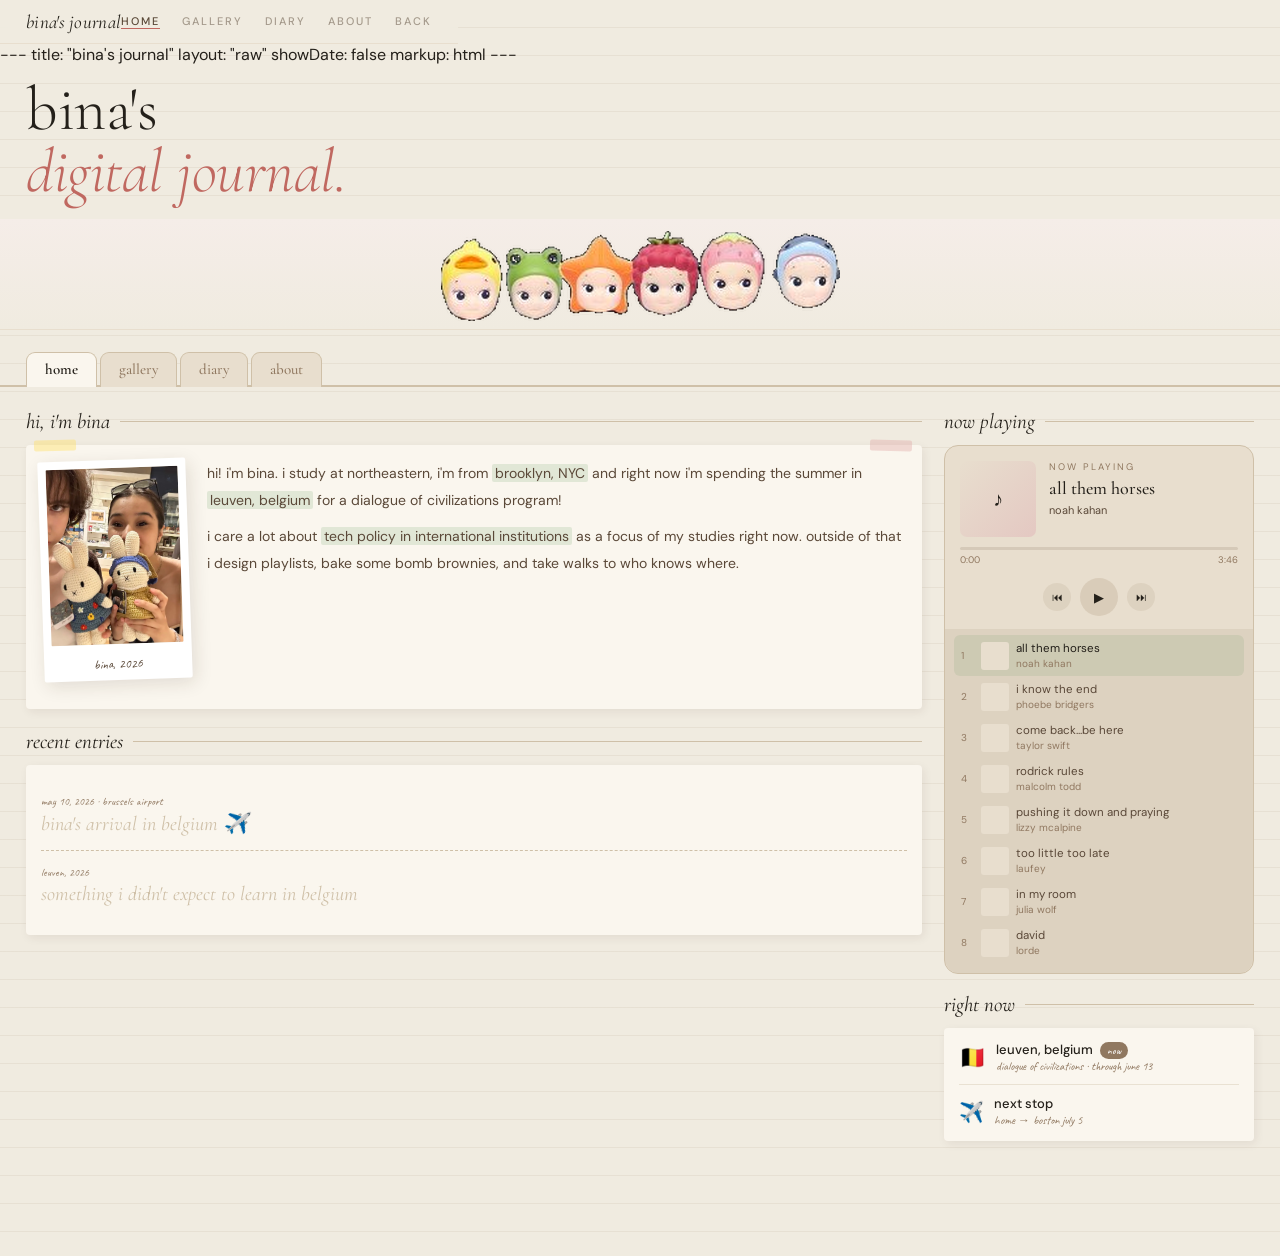
==== content/Bina/journal/index.html @ 98c2249f "fix back button link" ====
---
title: "bina's journal"
layout: "raw"
showDate: false
markup: html
---
<!DOCTYPE html>
<html lang="en">
<head>
<meta charset="UTF-8">
<meta name="viewport" content="width=device-width, initial-scale=1.0">
<title>bina's journal</title>
<link href="https://fonts.googleapis.com/css2?family=Cormorant+Garamond:ital,wght@0,300;0,400;0,600;1,300;1,400;1,600&family=DM+Sans:ital,wght@0,300;0,400;0,500;1,400&family=Caveat:wght@400;600;700&family=Roboto:wght@400;500;700&display=swap" rel="stylesheet">
<style>
:root{
  --bg:#f0ebe0;--paper:#faf6ee;--paper2:#f5f0e8;
  --beige:#e8dece;--tan:#cfc0a8;--sage:#bcd0b2;--sage2:#8ca87e;--sage3:#4a6741;
  --blush:#e4c8c2;--rose:#c06860;--ink:#24201a;--ink2:#5a4838;--ink3:#907860;
  --line:rgba(150,130,100,0.10);--sh:3px 5px 18px rgba(50,35,20,0.12);--sh2:2px 3px 10px rgba(50,35,20,0.07);
}
*{box-sizing:border-box;margin:0;padding:0;}
html{scroll-behavior:smooth;}
body{background:var(--bg);background-image:repeating-linear-gradient(transparent,transparent 27px,var(--line) 27px,var(--line) 28px);font-family:'DM Sans',sans-serif;color:var(--ink);min-height:100vh;padding:44px 0 80px;}

/* SPIRAL */
.spiral{position:fixed;left:0;top:0;bottom:0;width:36px;background:#d8cebc;border-right:1.5px solid var(--tan);z-index:300;display:flex;flex-direction:column;align-items:center;padding-top:20px;gap:14px;overflow:hidden;}
.coil{width:20px;height:18px;border:2.5px solid #a89070;border-radius:50%;background:var(--bg);flex-shrink:0;}

/* TOPBAR */
.topbar{position:fixed;top:0;z-index:200;background:rgba(240,235,224,0.95);backdrop-filter:blur(10px);border-bottom:1px solid var(--beige);height:44px;display:flex;align-items:center;padding:0 26px;gap:0;}
.tb-title{font-family:'Cormorant Garamond',serif;font-size:19px;font-style:italic;font-weight:400;color:var(--ink);flex:1;letter-spacing:0.3px;}
.tb-nav{display:flex;gap:22px;}
.tb-nav a{font-size:11px;font-weight:500;letter-spacing:2px;text-transform:uppercase;color:var(--ink2);text-decoration:none;opacity:0.5;transition:opacity 0.15s;cursor:pointer;}
.tb-nav a:hover,.tb-nav a.on{opacity:1;}
.tb-nav a.on{border-bottom:1.5px solid var(--rose);}

/* HERO */
.hero{margin-top:0;padding:14px 26px 16px;}
.hero-h{font-family:'Cormorant Garamond',serif;font-weight:300;font-size:clamp(38px,5vw,62px);line-height:1;letter-spacing:-0.5px;}
.hero-h em{font-style:italic;color:var(--rose);}
.hero-sub{font-size:10.5px;letter-spacing:2.5px;text-transform:uppercase;color:var(--ink3);margin-top:6px;}
.hero-aside{font-family:'Caveat',cursive;font-size:17px;color:var(--ink3);text-align:right;line-height:1.65;}

/* SONNY ANGEL SHELF */
.sa-shelf{background:linear-gradient(180deg,#f5ede8 0%,var(--bg) 100%);border-bottom:1px solid var(--beige);padding:12px 26px 8px;display:flex;align-items:center;justify-content:center;overflow-x:auto;scrollbar-width:none;}
.sa-shelf::-webkit-scrollbar{display:none;}
.sa{flex-shrink:0;text-align:center;cursor:pointer;}
.sa img{height:64px;width:auto;object-fit:contain;filter:drop-shadow(0 5px 10px rgba(200,150,140,0.25));}
.sa-lbl{font-family:'Caveat',cursive;font-size:9px;color:var(--ink3);margin-top:2px;}

/* FOLDER TABS */
.ftabs{padding:0 26px;display:flex;gap:0;align-items:flex-end;border-bottom:2px solid var(--tan);margin-top:20px;}
.ft{font-family:'Cormorant Garamond',serif;font-size:15px;font-weight:500;padding:7px 18px 9px;border-radius:9px 9px 0 0;cursor:pointer;border:1.5px solid var(--tan);border-bottom:none;background:var(--beige);color:var(--ink3);margin-right:3px;position:relative;top:2px;transition:all 0.15s;}
.ft.on{background:var(--paper);color:var(--ink);font-weight:600;}
.ft:not(.on):hover{background:var(--paper2);}

/* PANELS */
.panel{display:none;padding:22px 26px;}
.panel.on{display:block;}

/* LAYOUT */
.cols{display:grid;grid-template-columns:1fr 310px;gap:22px;align-items:start;}
@media(max-width:740px){.cols{grid-template-columns:1fr;}}

/* SECTION HEAD */
.sh{font-family:'Cormorant Garamond',serif;font-size:21px;font-style:italic;font-weight:400;color:var(--ink);margin:20px 0 11px;display:flex;align-items:center;gap:10px;}
.sh::after{content:'';flex:1;height:1px;background:var(--tan);}
.sh:first-child{margin-top:0;}

/* CARD */
.card{background:var(--paper);border-radius:4px;box-shadow:var(--sh2);padding:15px;margin-bottom:13px;position:relative;}
.card.sage{background:#eef4eb;}
.card.blush{background:#f6eeec;}
.washi{position:absolute;height:11px;border-radius:2px;opacity:0.7;}
.wtl{top:-5px;left:8px;width:42px;background:rgba(255,220,90,0.55);transform:rotate(-1.2deg);}
.wtr{top:-5px;right:10px;width:42px;background:rgba(220,160,160,0.5);transform:rotate(1.5deg);}

/* PROFILE POLAROID */
.profile-row{display:flex;align-items:flex-start;gap:18px;margin-bottom:14px;}
.pol-me{background:white;padding:8px 8px 36px;box-shadow:var(--sh);border-radius:2px;transform:rotate(-2deg);transition:transform 0.2s;flex-shrink:0;position:relative;cursor:pointer;width:148px;}
.pol-me:hover{transform:rotate(0deg) scale(1.02);}
.ptall{width:100%;aspect-ratio:3/4;background:var(--beige);border-radius:1px;display:flex;align-items:center;justify-content:center;font-family:'Caveat',cursive;font-size:12px;color:var(--ink3);position:relative;overflow:hidden;flex-direction:column;gap:4px;text-align:center;}
.ptall input[type=file]{position:absolute;inset:0;opacity:0;cursor:pointer;width:100%;height:100%;}
.ptall img{position:absolute;inset:0;width:100%;height:100%;object-fit:cover;}
.pcap{position:absolute;bottom:8px;left:0;right:0;text-align:center;font-family:'Caveat',cursive;font-size:13px;color:var(--ink2);}
.about-body{font-size:14px;line-height:1.9;color:var(--ink2);}
.hl{background:rgba(188,208,178,0.4);padding:0 3px;border-radius:2px;}
.tags{display:flex;flex-wrap:wrap;gap:5px;margin-top:10px;}
.tag{font-family:'Caveat',cursive;font-size:13px;padding:2px 10px;border-radius:20px;border:1.5px solid;}
.tg{background:#eef4eb;border-color:var(--sage);color:var(--sage3);}
.tp{background:#f6eeec;border-color:var(--blush);color:#a05050;}
.tb{background:var(--beige);border-color:var(--tan);color:var(--ink2);}

/* RECENT ENTRIES */
.de{padding:14px 0;border-bottom:1px dashed var(--tan);}
.de:last-child{border-bottom:none;}
.de-date{font-family:'Caveat',cursive;font-size:11px;color:var(--ink3);margin-bottom:3px;}
.de-title{font-family:'Cormorant Garamond',serif;font-style:italic;font-size:20px;color:var(--tan);}
.de-line{height:9px;background:var(--beige);border-radius:3px;margin:6px 0;}
.de-line.w80{width:80%;}.de-line.w60{width:60%;}.de-line.w45{width:45%;}

/* MUSIC PLAYER */
.player{background:#e8dece;border-radius:14px;overflow:hidden;margin-bottom:13px;border:1px solid var(--tan);}
.player-main{padding:15px 15px 10px;display:flex;gap:13px;align-items:flex-start;}
.alb{width:76px;height:76px;border-radius:7px;overflow:hidden;flex-shrink:0;background:var(--beige);}
.alb img{width:100%;height:100%;object-fit:cover;display:block;}
.alb-ph{width:100%;height:100%;background:linear-gradient(135deg,var(--beige),var(--blush));display:flex;align-items:center;justify-content:center;font-size:20px;}
.pinfo{flex:1;min-width:0;}
.np-lbl{font-size:9.5px;letter-spacing:2px;text-transform:uppercase;color:var(--ink3);margin-bottom:5px;}
.np-track{font-family:'Cormorant Garamond',serif;font-size:18px;font-weight:500;color:var(--ink);line-height:1.2;white-space:nowrap;overflow:hidden;text-overflow:ellipsis;}
.np-artist{font-size:11px;color:var(--ink2);margin-top:3px;}
.prog-wrap{padding:0 15px 3px;}
.prog-out{height:3px;background:rgba(100,80,60,0.15);border-radius:2px;cursor:pointer;margin-bottom:4px;}
.prog-in{height:100%;background:var(--rose);border-radius:2px;width:0%;transition:width 0.15s;}
.prog-times{display:flex;justify-content:space-between;font-size:9.5px;color:var(--ink3);}
.pcontrols{display:flex;align-items:center;justify-content:center;gap:9px;padding:9px 15px 13px;}
.pbtn{background:rgba(150,120,90,0.12);border:none;color:var(--ink);width:28px;height:28px;border-radius:50%;cursor:pointer;font-size:11px;display:flex;align-items:center;justify-content:center;transition:background 0.15s;}
.pbtn:hover{background:rgba(150,120,90,0.22);}
.pbtn.play{width:38px;height:38px;font-size:13px;background:rgba(150,120,90,0.18);}
.pbtn.play:hover{background:rgba(150,120,90,0.3);}
.pl{background:rgba(200,185,165,0.35);border-radius:0 0 14px 14px;padding:6px 9px 10px;}
.pli{display:flex;align-items:center;gap:7px;padding:6px 7px;border-radius:6px;cursor:pointer;transition:background 0.12s;color:var(--ink2);}
.pli:hover{background:rgba(150,120,90,0.1);}
.pli.on{background:rgba(140,168,126,0.2);color:var(--ink);}
.pli-n{color:var(--ink3);width:13px;font-size:10px;flex-shrink:0;}
.pli-dot{width:5px;height:5px;border-radius:50%;background:var(--sage);flex-shrink:0;}
.pli-th{width:28px;height:28px;border-radius:3px;overflow:hidden;flex-shrink:0;background:var(--beige);}
.pli-th img{width:100%;height:100%;object-fit:cover;}
.pli-t{font-size:11.5px;flex:1;white-space:nowrap;overflow:hidden;text-overflow:ellipsis;}
.pli-a{font-size:10px;color:var(--ink3);margin-top:1px;}

/* CURRENTLY */
.curr{display:flex;gap:8px;align-items:flex-start;padding:7px 0;border-bottom:1px dotted var(--tan);}
.curr:last-child{border-bottom:none;}
.cl{font-family:'Caveat',cursive;font-size:15px;color:var(--ink);}
.cv{font-size:11.5px;color:var(--ink2);margin-top:1px;}

.pol{background:white;padding:7px 7px 28px;box-shadow:2px 4px 14px rgba(50,35,20,0.13);border-radius:2px;transition:transform 0.2s,box-shadow 0.2s;position:relative;cursor:pointer;flex-shrink:0;}
.pol:hover{transform:rotate(0deg) scale(1.04) !important;z-index:20;box-shadow:4px 8px 22px rgba(50,35,20,0.2);}
.pslot{background:var(--beige);border-radius:1px;display:flex;align-items:center;justify-content:center;font-family:'Caveat',cursive;font-size:11px;color:var(--ink3);position:relative;overflow:hidden;}
.pslot input[type=file]{position:absolute;inset:0;opacity:0;cursor:pointer;width:100%;height:100%;}
.pslot img{position:absolute;inset:0;width:100%;height:100%;object-fit:cover;}
.pcap2{position:absolute;bottom:5px;left:0;right:0;text-align:center;font-family:'Caveat',cursive;font-size:11px;color:var(--ink2);}
/* SCRAPBOOK */
.scrapbook{position:relative;padding:16px 8px 24px;}
.sb-row{display:flex;flex-wrap:wrap;gap:16px;align-items:flex-start;margin-bottom:20px;justify-content:flex-start;}

/* DIARY */
.entry{padding:14px 0;border-bottom:1px dashed var(--tan);}
.entry:last-child{border-bottom:none;}
.entry-date{font-family:'Caveat',cursive;font-size:11px;color:var(--ink3);margin-bottom:3px;}
.entry-title{font-family:'Cormorant Garamond',serif;font-style:italic;font-size:20px;color:var(--ink);margin-bottom:4px;display:flex;align-items:center;gap:8px;}
.entry-body{font-size:13px;line-height:1.85;color:var(--ink2);}
.lock-badge{font-size:13px;cursor:pointer;flex-shrink:0;}
/* PASSWORD GATE */
.pw-gate{display:flex;align-items:center;gap:8px;margin-top:6px;}
.pw-input{background:var(--beige);border:1px solid var(--tan);border-radius:4px;padding:5px 10px;font-family:'DM Sans',sans-serif;font-size:12px;color:var(--ink);outline:none;width:120px;}
.pw-input:focus{border-color:var(--rose);}
.pw-btn{background:var(--rose);color:white;border:none;border-radius:4px;padding:5px 12px;font-size:11px;font-weight:500;cursor:pointer;font-family:'DM Sans',sans-serif;}
.pw-msg{font-family:'Caveat',cursive;font-size:13px;color:var(--rose);}
.pw-locked{font-family:'Caveat',cursive;font-size:13px;color:var(--ink3);}
.entry-content{display:none;}
.entry-content.visible{display:block;}

/* ABOUT Q&A */
.qa-item{padding:13px 0;border-bottom:1px dashed var(--tan);}
.qa-item:last-child{border-bottom:none;}
.qa-q{font-family:'Cormorant Garamond',serif;font-style:italic;font-size:16px;color:var(--rose);margin-bottom:4px;}
.qa-a{font-size:13.5px;line-height:1.82;color:var(--ink2);}

/* MAP */
.map-wrap{background:var(--paper);border-radius:6px;overflow:hidden;box-shadow:var(--sh2);margin-bottom:13px;}
.map-inner{width:100%;height:260px;border:none;display:block;}
.map-caption{font-family:'Caveat',cursive;font-size:13px;color:var(--ink3);padding:8px 12px;border-top:1px solid var(--beige);}

/* TODO */
.todo-item{display:flex;align-items:flex-start;gap:9px;padding:7px 0;border-bottom:1px dotted var(--tan);}
.todo-item:last-child{border-bottom:none;}
.todo-cb{width:15px;height:15px;border:1.5px solid var(--tan);border-radius:3px;flex-shrink:0;cursor:pointer;display:flex;align-items:center;justify-content:center;background:white;margin-top:1px;font-size:10px;transition:all 0.15s;}
.todo-cb.done{background:var(--sage);border-color:var(--sage2);color:white;}
.todo-text{font-size:13px;color:var(--ink2);line-height:1.5;}
.todo-text.done{text-decoration:line-through;color:var(--ink3);}

/* WHERE section */
.where-row{display:flex;gap:8px;align-items:center;padding:7px 0;border-bottom:1px dotted var(--tan);}
.where-row:last-child{border-bottom:none;}
.where-flag{font-size:18px;flex-shrink:0;}
.where-info{flex:1;}
.where-place{font-size:13.5px;font-weight:500;color:var(--ink);}
.where-dates{font-family:'Caveat',cursive;font-size:12px;color:var(--ink3);}
.where-now{font-family:'Caveat',cursive;font-size:10px;background:var(--sage);color:white;border-radius:10px;padding:2px 7px;margin-left:6px;}

/* hidden YT */
#yt{position:fixed;bottom:0;right:0;width:1px;height:1px;opacity:0;pointer-events:none;}

/* DIARY BUTTONS */
.diary-btn{background:none;border:1px solid var(--tan);border-radius:20px;padding:4px 13px;font-family:'Roboto',sans-serif;font-size:11px;font-weight:500;letter-spacing:0.3px;color:var(--ink2);cursor:pointer;transition:all 0.15s;display:inline-flex;align-items:center;gap:4px;}
.diary-btn:hover{background:var(--beige);}
.diary-btn.heart-btn{border-color:var(--blush);color:var(--rose);}
.diary-btn.heart-btn:hover{background:#f6eeec;}

@keyframes heartRise{
  0%{opacity:0;transform:translateY(0) translateX(0) scale(0.5);}
  15%{opacity:1;transform:translateY(-15vh) translateX(calc(var(--drift)*0.3)) scale(1);}
  80%{opacity:0.8;transform:translateY(-80vh) translateX(var(--drift)) scale(1.1);}
  100%{opacity:0;transform:translateY(-105vh) translateX(calc(var(--drift)*1.1)) scale(0.8);}
}
</style>
</head>
<body>

<nav class="topbar">
  <div class="tb-title">bina's journal</div>
  <div class="tb-nav">
    <a class="on" onclick="go('home',this)">home</a>
    <a onclick="go('gallery',this)">gallery</a>
    <a onclick="go('diary',this)">diary</a>
    <a onclick="go('about',this)">about</a>
    <a href="/26su-TBCA/" style="margin-left:auto;">back</a>
  </div>
</nav>

<div class="hero">
  <div>
    <div class="hero-h">bina's<br><em>digital journal.</em></div>
  </div>
</div>

<div class="sa-shelf" aria-label="Sonny Angel collection">
  <img src="[data-uri]" alt="Sonny Angels" style="height:90px;width:auto;display:block;">
</div>

<!-- FOLDER TABS -->
<div class="ftabs">
  <div class="ft on" data-p="home" onclick="go('home',this)">home</div>
  <div class="ft" data-p="gallery" onclick="go('gallery',this)">gallery</div>
  <div class="ft" data-p="diary" onclick="go('diary',this)">diary</div>
  <div class="ft" data-p="about" onclick="go('about',this)">about</div>
</div>

<!-- ══ HOME ══ -->
<div class="panel on" id="p-home">
  <div class="cols">
    <div>
      <div class="sh">hi, i'm bina</div>
      <div class="card">
        <div class="wtl washi"></div><div class="wtr washi"></div>
        <div class="profile-row">
          <div class="pol-me">
            <div class="ptall">
              <img src="[data-uri]">
            </div>
            <div class="pcap">bina, 2026</div>
          </div>
          <div>
            <p class="about-body">hi! i'm bina. i study at northeastern, i'm from <span class="hl">brooklyn, NYC</span> and right now i'm spending the summer in <span class="hl">leuven, belgium</span> for a dialogue of civilizations program!</p>
            <p class="about-body" style="margin-top:10px">i care a lot about <span class="hl">tech policy in international institutions</span> as a focus of my studies right now. outside of that i design playlists, bake some bomb brownies, and take walks to who knows where.</p>
          </div>
        </div>
      </div>

      <div class="sh">recent entries</div>
      <div class="card">
        <div class="de">
          <div class="de-date">may 10, 2026 · brussels airport</div>
          <div class="de-title" style="color:var(--tan)">bina's arrival in belgium ✈️</div>
        </div>
        <div class="de" style="border-bottom:none;">
          <div class="de-date">leuven, 2026</div>
          <div class="de-title" style="color:var(--tan)">something i didn't expect to learn in belgium</div>
        </div>
      </div>
    </div>

    <!-- SIDEBAR -->
    <div>
      <div class="sh">now playing</div>
      <div class="player">
        <div class="player-main">
          <div class="alb" id="alb"><div class="alb-ph">♪</div></div>
          <div class="pinfo">
            <div class="np-lbl">Now Playing</div>
            <div class="np-track" id="np-track">all them horses</div>
            <div class="np-artist" id="np-artist">noah kahan</div>
          </div>
        </div>
        <div class="prog-wrap">
          <div class="prog-out" id="prog-out"><div class="prog-in" id="prog-in"></div></div>
          <div class="prog-times"><span id="p-cur">0:00</span><span id="p-tot">3:46</span></div>
        </div>
        <div class="pcontrols">
          <button class="pbtn" onclick="vPrev()">⏮</button>
          <button class="pbtn play" id="playbtn" onclick="vToggle()">▶</button>
          <button class="pbtn" onclick="vNext()">⏭</button>
        </div>
        <div class="pl" id="playlist"></div>
      </div>

      <!-- WHERE I AM WIDGET -->
      <div class="sh" style="margin-top:18px;">right now</div>
      <div class="card" style="padding:13px 15px;">
        <div style="display:flex;flex-direction:column;gap:10px;">
          <div style="display:flex;align-items:center;gap:10px;">
            <span style="font-size:22px;">🇧🇪</span>
            <div>
              <div style="font-size:13px;font-weight:500;color:var(--ink);">leuven, belgium <span style="font-family:'Caveat',cursive;font-size:10px;background:var(--ink3);color:white;border-radius:10px;padding:2px 7px;margin-left:4px;">now</span></div>
              <div style="font-family:'Caveat',cursive;font-size:12px;color:var(--ink3);">dialogue of civilizations · through june 13</div>
            </div>
          </div>
          <div style="height:1px;background:var(--tan);opacity:0.4;"></div>
          <div style="display:flex;align-items:center;gap:10px;">
            <span style="font-size:20px;">✈️</span>
            <div>
              <div style="font-size:13px;font-weight:500;color:var(--ink);">next stop</div>
              <div style="font-family:'Caveat',cursive;font-size:12px;color:var(--ink3);">home → boston july 5</div>
            </div>
          </div>
        </div>
      </div>

    </div>
  </div>
</div>

<!-- ══ GALLERY ══ -->
<div class="panel" id="p-gallery">
  <div class="sh">snapshots</div>

  <div class="scrapbook" style="padding:20px 14px 30px;">

    <!-- ── ROW 1 ── -->
    <div style="display:flex;gap:18px;align-items:flex-start;justify-content:center;position:relative;padding-bottom:6px;">

      <!-- washi tape top left -->
      <div style="position:absolute;top:-6px;left:55px;width:44px;height:13px;background:rgba(210,195,175,0.55);border-radius:2px;transform:rotate(-3deg);z-index:10;"></div>
      <!-- washi tape top center -->
      <div style="position:absolute;top:-5px;left:50%;transform:translateX(-50%) rotate(2deg);width:40px;height:13px;background:rgba(200,185,168,0.5);border-radius:2px;z-index:10;"></div>

      <div class="pol" style="width:200px;transform:rotate(-2.2deg);margin-top:10px;">
        <div class="pslot" style="width:186px;height:186px;">
          <img src="[data-uri]">
          <div style="pointer-events:none;opacity:0.4;font-size:15px;">✦</div>
        </div>
        <!-- pin -->
        <div style="position:absolute;top:-7px;left:50%;transform:translateX(-50%);width:13px;height:13px;border-radius:50%;background:radial-gradient(circle at 35% 35%,#f0e2d0,#c8a47a);border:2px solid rgba(180,148,115,0.6);box-shadow:0 2px 4px rgba(0,0,0,0.14);z-index:6;"></div>
      </div>

      <div class="pol" style="width:210px;transform:rotate(1deg);margin-top:0px;">
        <div class="pslot" style="width:196px;height:196px;">
          <img src="[data-uri]">
          <div style="pointer-events:none;opacity:0.4;font-size:15px;">✦</div>
        </div>
        <!-- bow -->
        <div style="position:absolute;top:-15px;left:50%;transform:translateX(-50%);z-index:7;">
          <svg width="36" height="19" viewBox="0 0 36 19">
            <ellipse cx="9" cy="9.5" rx="8.5" ry="5.5" fill="rgba(210,190,168,0.72)" transform="rotate(-22,9,9.5)"/>
            <ellipse cx="27" cy="9.5" rx="8.5" ry="5.5" fill="rgba(210,190,168,0.72)" transform="rotate(22,27,9.5)"/>
            <ellipse cx="18" cy="9.5" rx="4" ry="3" fill="rgba(195,172,150,0.88)"/>
          </svg>
        </div>
      </div>

      <div class="pol" style="width:195px;transform:rotate(-0.8deg);margin-top:14px;">
        <div class="pslot" style="width:181px;height:181px;">
          <img src="[data-uri]">
          <div style="pointer-events:none;opacity:0.4;font-size:15px;">✦</div>
        </div>
        <!-- washi corner -->
        <div style="position:absolute;top:-5px;right:10px;width:38px;height:12px;background:rgba(215,198,178,0.52);border-radius:2px;transform:rotate(5deg);z-index:6;"></div>
        <!-- star -->
        <div style="position:absolute;top:6px;right:-10px;font-size:12px;opacity:0.5;transform:rotate(10deg);">✧</div>
      </div>
    </div>

    <!-- RIBBON between row 1 & 2 -->
    <div style="display:flex;align-items:center;justify-content:center;margin:10px 0 14px;gap:6px;">
      <div style="height:1px;flex:1;background:linear-gradient(90deg,transparent,rgba(195,175,155,0.5));"></div>
      <svg width="38" height="16" viewBox="0 0 38 16">
        <ellipse cx="9" cy="8" rx="8" ry="4.5" fill="rgba(210,190,168,0.65)" transform="rotate(-18,9,8)"/>
        <ellipse cx="29" cy="8" rx="8" ry="4.5" fill="rgba(210,190,168,0.65)" transform="rotate(18,29,8)"/>
        <ellipse cx="19" cy="8" rx="3.5" ry="2.5" fill="rgba(195,172,152,0.85)"/>
      </svg>
      <div style="font-size:10px;opacity:0.45;transform:rotate(8deg);">♡</div>
      <svg width="38" height="16" viewBox="0 0 38 16">
        <ellipse cx="9" cy="8" rx="8" ry="4.5" fill="rgba(210,190,168,0.65)" transform="rotate(-18,9,8)"/>
        <ellipse cx="29" cy="8" rx="8" ry="4.5" fill="rgba(210,190,168,0.65)" transform="rotate(18,29,8)"/>
        <ellipse cx="19" cy="8" rx="3.5" ry="2.5" fill="rgba(195,172,152,0.85)"/>
      </svg>
      <div style="font-size:10px;opacity:0.4;transform:rotate(-5deg);">✧</div>
      <svg width="38" height="16" viewBox="0 0 38 16">
        <ellipse cx="9" cy="8" rx="8" ry="4.5" fill="rgba(210,190,168,0.65)" transform="rotate(-18,9,8)"/>
        <ellipse cx="29" cy="8" rx="8" ry="4.5" fill="rgba(210,190,168,0.65)" transform="rotate(18,29,8)"/>
        <ellipse cx="19" cy="8" rx="3.5" ry="2.5" fill="rgba(195,172,152,0.85)"/>
      </svg>
      <div style="height:1px;flex:1;background:linear-gradient(90deg,rgba(195,175,155,0.5),transparent);"></div>
    </div>

    <!-- ── ROW 2 ── -->
    <div style="display:flex;gap:18px;align-items:flex-start;justify-content:center;position:relative;">

      <!-- heart sticker -->
      <div style="position:absolute;top:10px;left:40px;font-size:14px;opacity:0.5;transform:rotate(-10deg);z-index:15;">🤍</div>

      <div class="pol" style="width:195px;transform:rotate(2.5deg);margin-top:16px;">
        <div class="pslot" style="width:181px;height:181px;">
          <img src="[data-uri]">
          <div style="pointer-events:none;opacity:0.4;font-size:15px;">✦</div>
        </div>
        <div style="position:absolute;top:-7px;left:50%;transform:translateX(-50%);width:13px;height:13px;border-radius:50%;background:radial-gradient(circle at 35% 35%,#f0e2d0,#c8a47a);border:2px solid rgba(180,148,115,0.6);box-shadow:0 2px 4px rgba(0,0,0,0.14);z-index:6;"></div>
      </div>

      <div style="font-size:11px;opacity:0.45;align-self:center;transform:rotate(12deg);">✦</div>

      <div class="pol" style="width:210px;transform:rotate(-2deg);margin-top:6px;">
        <div class="pslot" style="width:196px;height:196px;">
          <img src="[data-uri]">
          <div style="pointer-events:none;opacity:0.4;font-size:15px;">✦</div>
        </div>
        <!-- washi tape top -->
        <div style="position:absolute;top:-5px;left:14px;width:42px;height:12px;background:rgba(205,190,172,0.5);border-radius:2px;transform:rotate(-2deg);z-index:6;"></div>
      </div>

      <div style="font-size:11px;opacity:0.4;align-self:center;transform:rotate(-8deg);">♡</div>

      <div class="pol" style="width:195px;transform:rotate(1.2deg);margin-top:20px;">
        <div class="pslot" style="width:181px;height:181px;">
          <img src="[data-uri]">
          <div style="pointer-events:none;opacity:0.4;font-size:15px;">✦</div>
        </div>
        <!-- bow -->
        <div style="position:absolute;top:-14px;right:14px;z-index:7;">
          <svg width="30" height="16" viewBox="0 0 30 16">
            <ellipse cx="7.5" cy="8" rx="7" ry="4" fill="rgba(215,195,175,0.7)" transform="rotate(-20,7.5,8)"/>
            <ellipse cx="22.5" cy="8" rx="7" ry="4" fill="rgba(215,195,175,0.7)" transform="rotate(20,22.5,8)"/>
            <ellipse cx="15" cy="8" rx="3" ry="2.2" fill="rgba(200,178,158,0.85)"/>
          </svg>
        </div>
      </div>
    </div>

    <!-- RIBBON between row 2 & 3 -->
    <div style="display:flex;align-items:center;justify-content:center;margin:10px 0 14px;gap:6px;">
      <div style="height:1px;flex:1;background:linear-gradient(90deg,transparent,rgba(195,175,155,0.5));"></div>
      <div style="font-size:10px;opacity:0.4;transform:rotate(5deg);">✧</div>
      <svg width="38" height="16" viewBox="0 0 38 16">
        <ellipse cx="9" cy="8" rx="8" ry="4.5" fill="rgba(210,190,168,0.65)" transform="rotate(-18,9,8)"/>
        <ellipse cx="29" cy="8" rx="8" ry="4.5" fill="rgba(210,190,168,0.65)" transform="rotate(18,29,8)"/>
        <ellipse cx="19" cy="8" rx="3.5" ry="2.5" fill="rgba(195,172,152,0.85)"/>
      </svg>
      <div style="font-size:10px;opacity:0.45;transform:rotate(-12deg);">♡</div>
      <svg width="38" height="16" viewBox="0 0 38 16">
        <ellipse cx="9" cy="8" rx="8" ry="4.5" fill="rgba(210,190,168,0.65)" transform="rotate(-18,9,8)"/>
        <ellipse cx="29" cy="8" rx="8" ry="4.5" fill="rgba(210,190,168,0.65)" transform="rotate(18,29,8)"/>
        <ellipse cx="19" cy="8" rx="3.5" ry="2.5" fill="rgba(195,172,152,0.85)"/>
      </svg>
      <div style="font-size:10px;opacity:0.4;transform:rotate(8deg);">✧</div>
      <svg width="38" height="16" viewBox="0 0 38 16">
        <ellipse cx="9" cy="8" rx="8" ry="4.5" fill="rgba(210,190,168,0.65)" transform="rotate(-18,9,8)"/>
        <ellipse cx="29" cy="8" rx="8" ry="4.5" fill="rgba(210,190,168,0.65)" transform="rotate(18,29,8)"/>
        <ellipse cx="19" cy="8" rx="3.5" ry="2.5" fill="rgba(195,172,152,0.85)"/>
      </svg>
      <div style="height:1px;flex:1;background:linear-gradient(90deg,rgba(195,175,155,0.5),transparent);"></div>
    </div>

    <!-- ── ROW 3 ── -->
    <div style="display:flex;gap:18px;align-items:flex-start;justify-content:center;position:relative;">

      <!-- washi tape top right area -->
      <div style="position:absolute;top:-4px;right:60px;width:46px;height:12px;background:rgba(208,192,174,0.5);border-radius:2px;transform:rotate(3deg);z-index:10;"></div>
      <!-- star -->
      <div style="position:absolute;top:8px;right:40px;font-size:12px;opacity:0.45;transform:rotate(-14deg);z-index:15;">✧</div>

      <div class="pol" style="width:200px;transform:rotate(-1.5deg);margin-top:8px;">
        <div class="pslot" style="width:186px;height:186px;">
          <img src="[data-uri]">
          <div style="pointer-events:none;opacity:0.4;font-size:15px;">✦</div>
        </div>
        <!-- bow -->
        <div style="position:absolute;top:-15px;left:50%;transform:translateX(-50%);z-index:7;">
          <svg width="34" height="18" viewBox="0 0 34 18">
            <ellipse cx="8.5" cy="9" rx="8" ry="5" fill="rgba(210,190,170,0.7)" transform="rotate(-20,8.5,9)"/>
            <ellipse cx="25.5" cy="9" rx="8" ry="5" fill="rgba(210,190,170,0.7)" transform="rotate(20,25.5,9)"/>
            <ellipse cx="17" cy="9" rx="3.8" ry="2.8" fill="rgba(195,174,152,0.88)"/>
          </svg>
        </div>
      </div>

      <div style="font-size:14px;opacity:0.5;align-self:center;transform:rotate(6deg);">🤍</div>

      <div class="pol" style="width:210px;transform:rotate(2.8deg);margin-top:18px;">
        <div class="pslot" style="width:196px;height:196px;">
          <img src="[data-uri]">
          <div style="pointer-events:none;opacity:0.4;font-size:15px;">✦</div>
        </div>
        <div style="position:absolute;top:-7px;left:50%;transform:translateX(-50%);width:13px;height:13px;border-radius:50%;background:radial-gradient(circle at 35% 35%,#f0e2d0,#c8a47a);border:2px solid rgba(180,148,115,0.6);box-shadow:0 2px 4px rgba(0,0,0,0.14);z-index:6;"></div>
      </div>

      <div style="font-size:11px;opacity:0.4;align-self:center;transform:rotate(-9deg);">✦</div>

      <div class="pol" style="width:195px;transform:rotate(-2.2deg);margin-top:4px;">
        <div class="pslot" style="width:181px;height:181px;">
          <img src="[data-uri]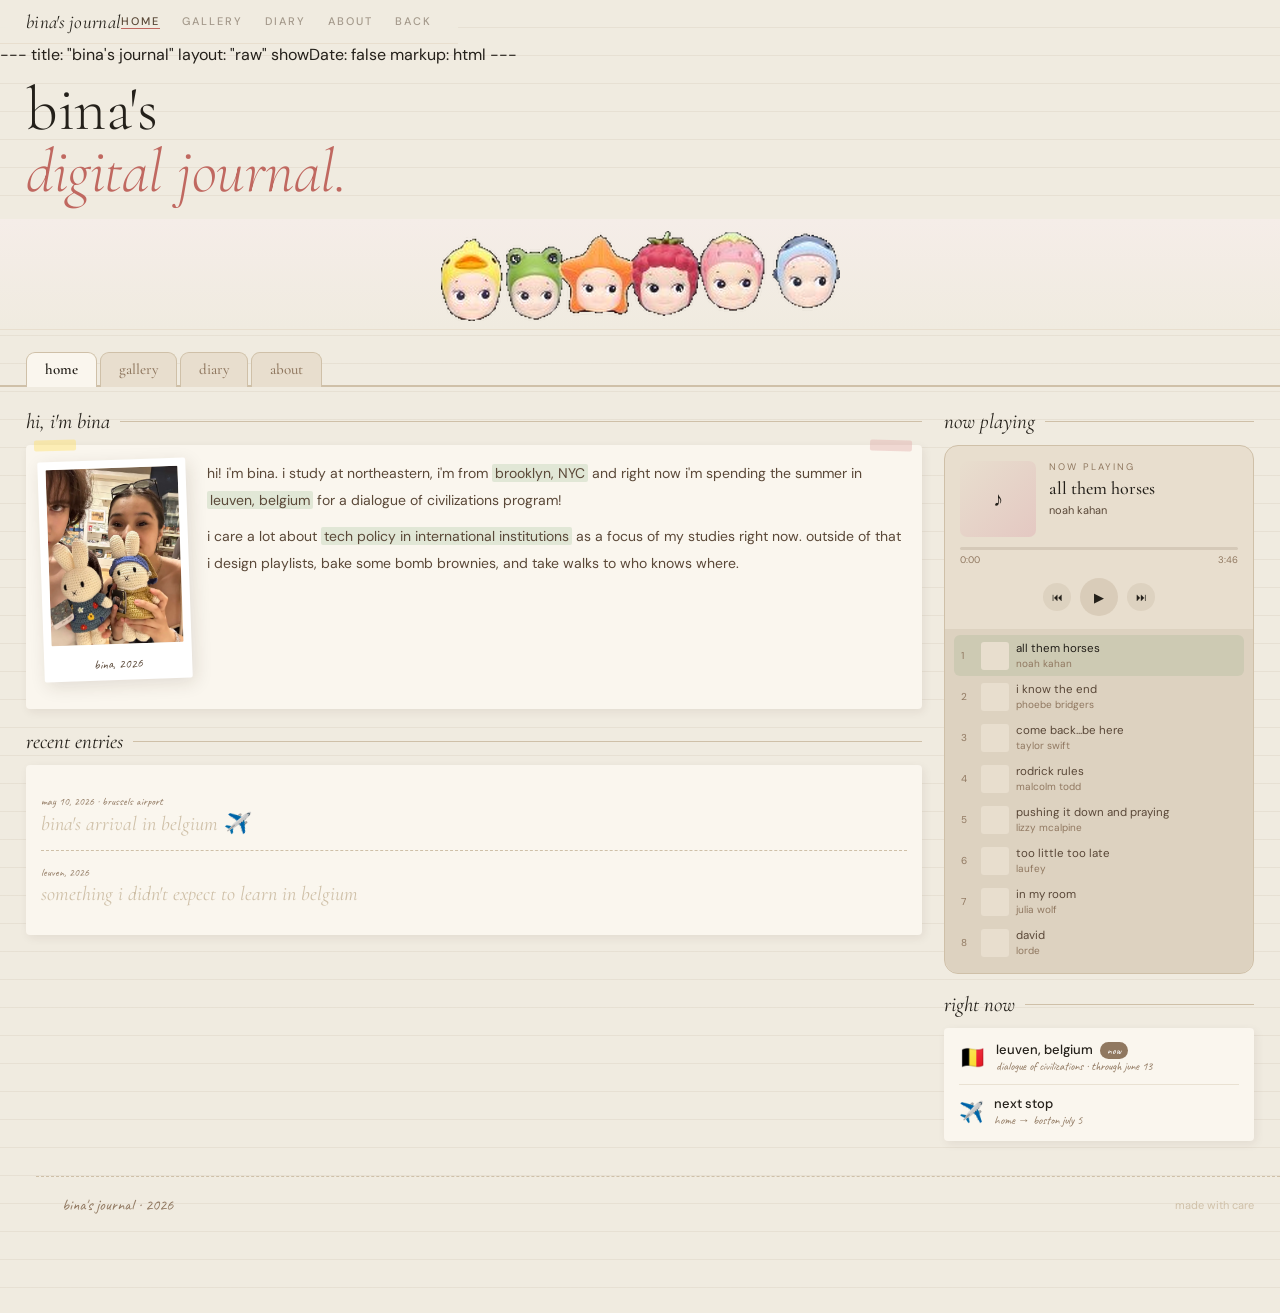
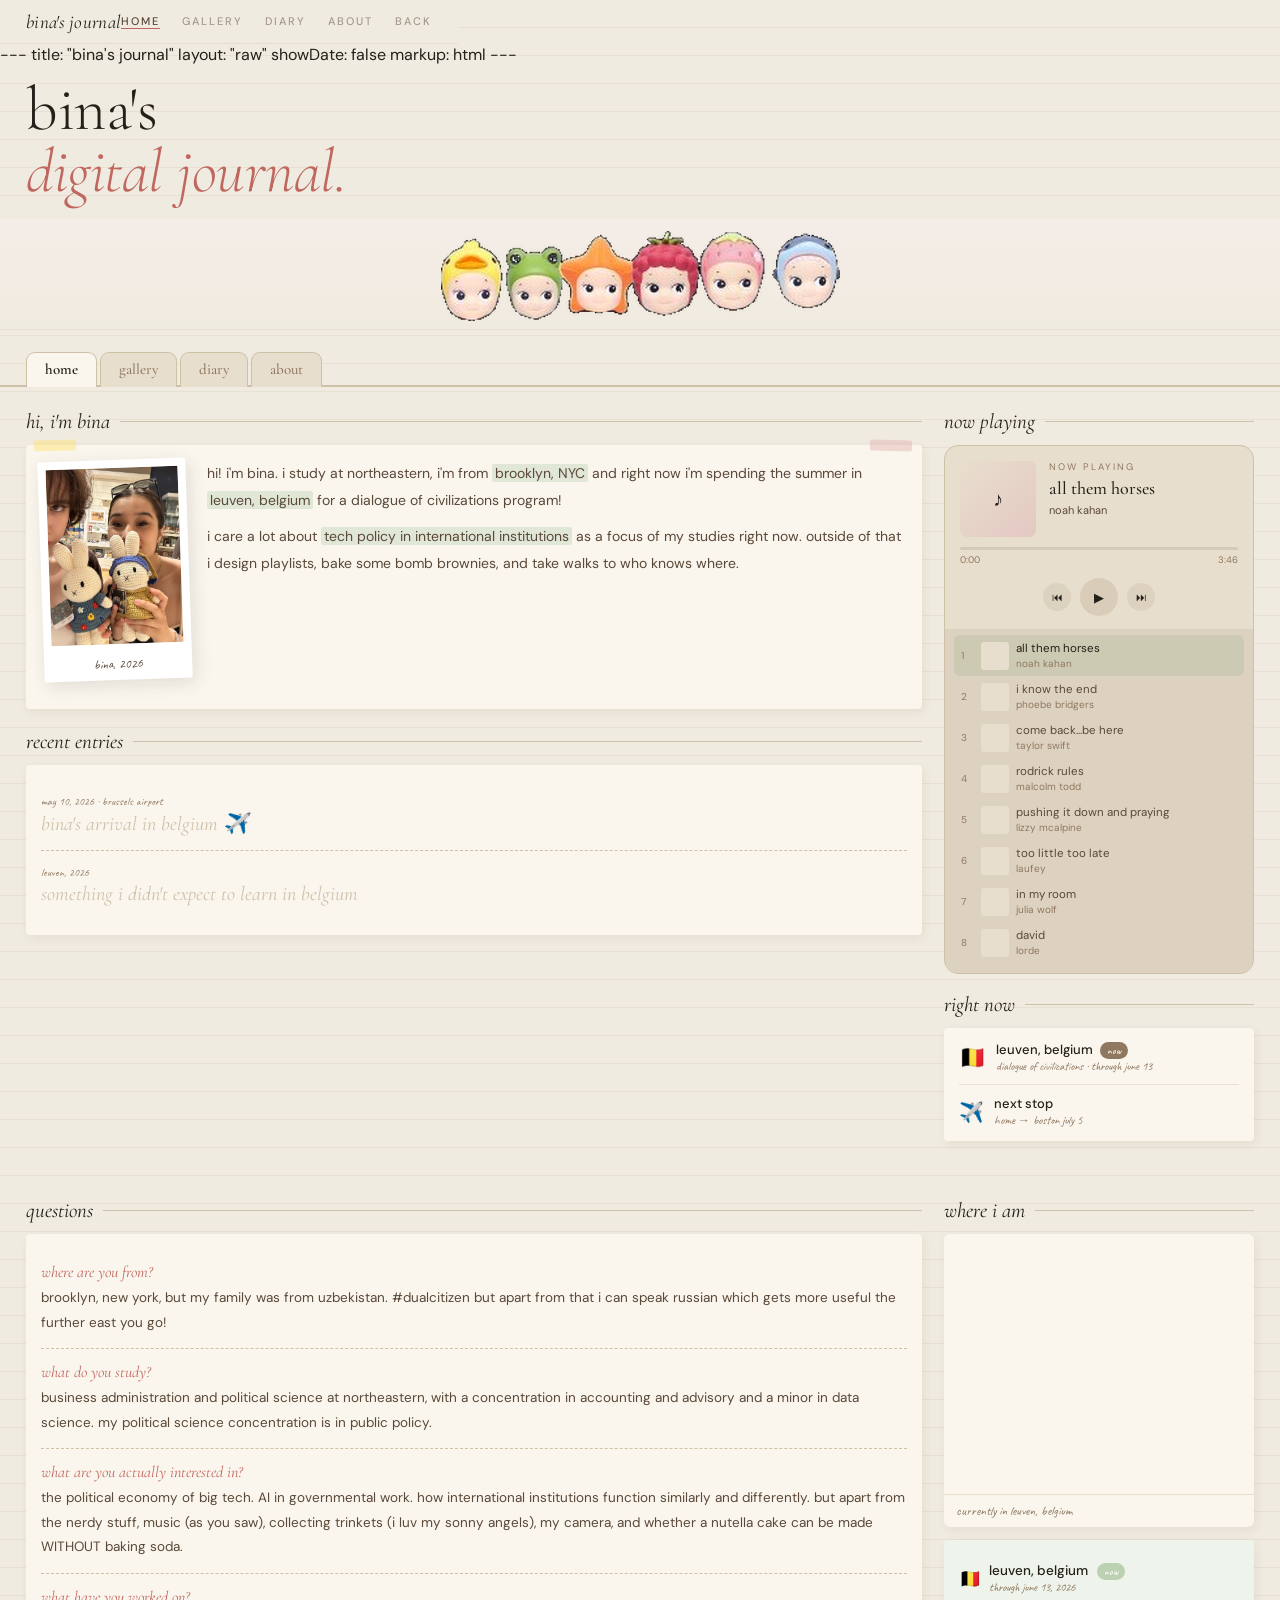
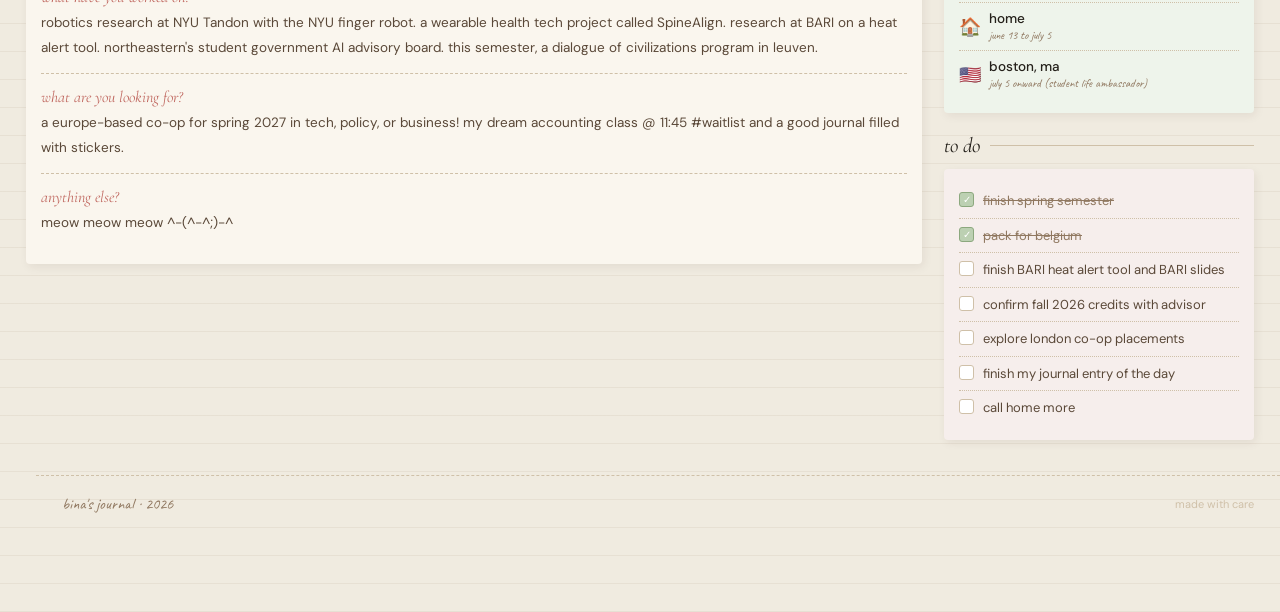
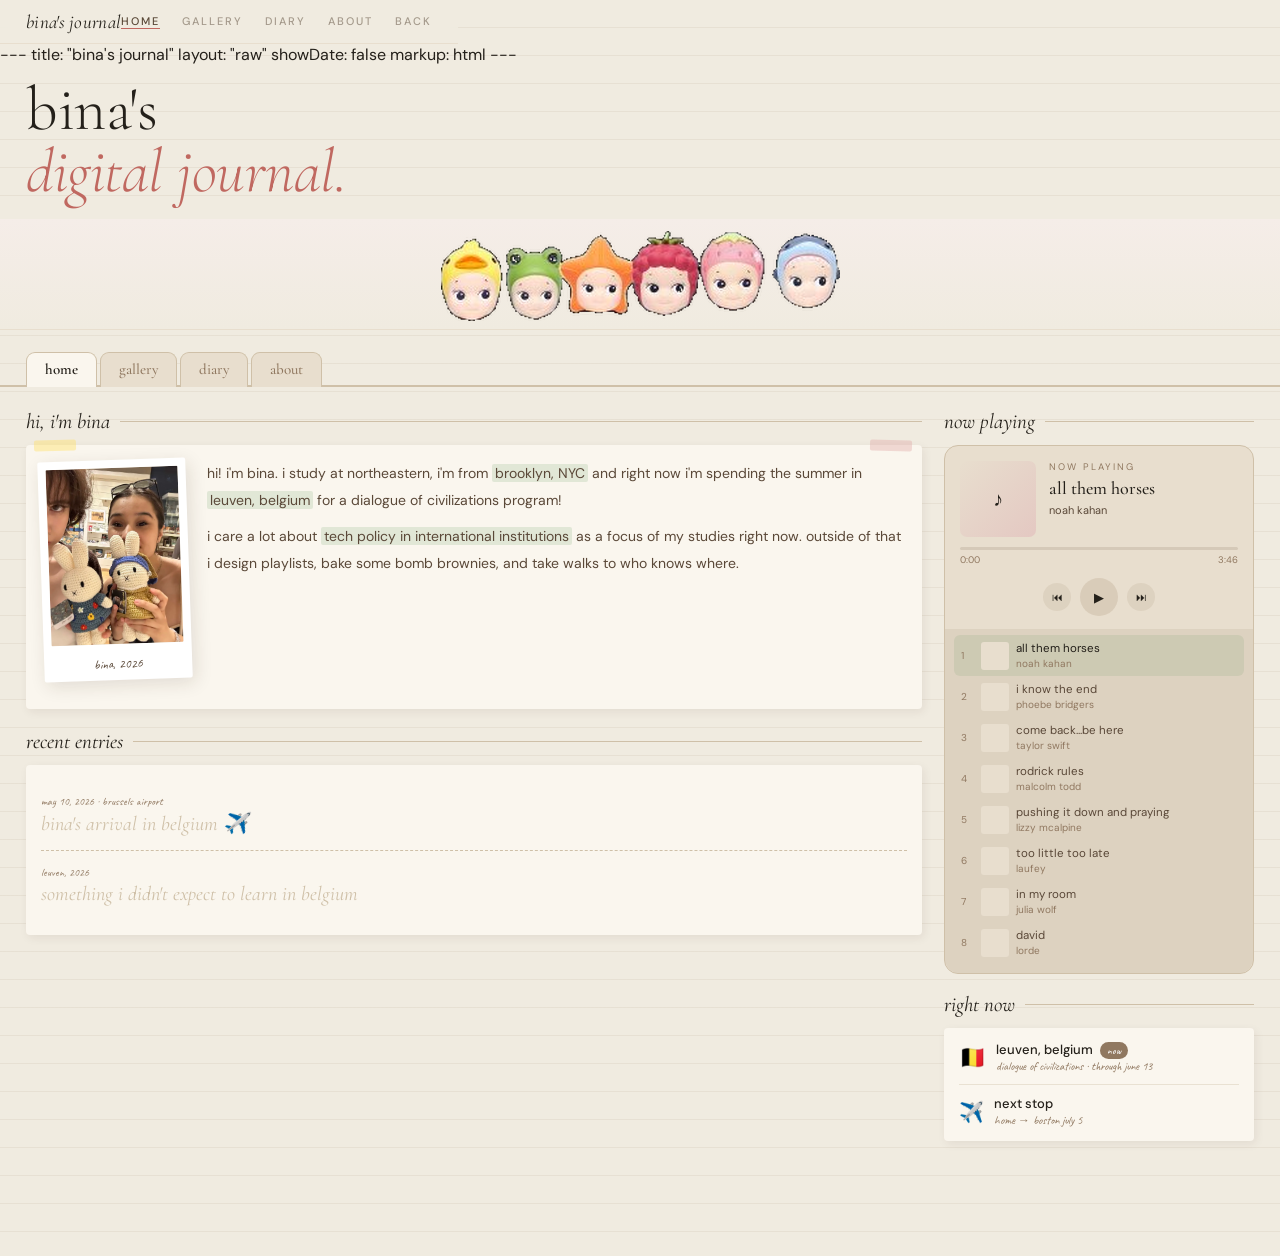
